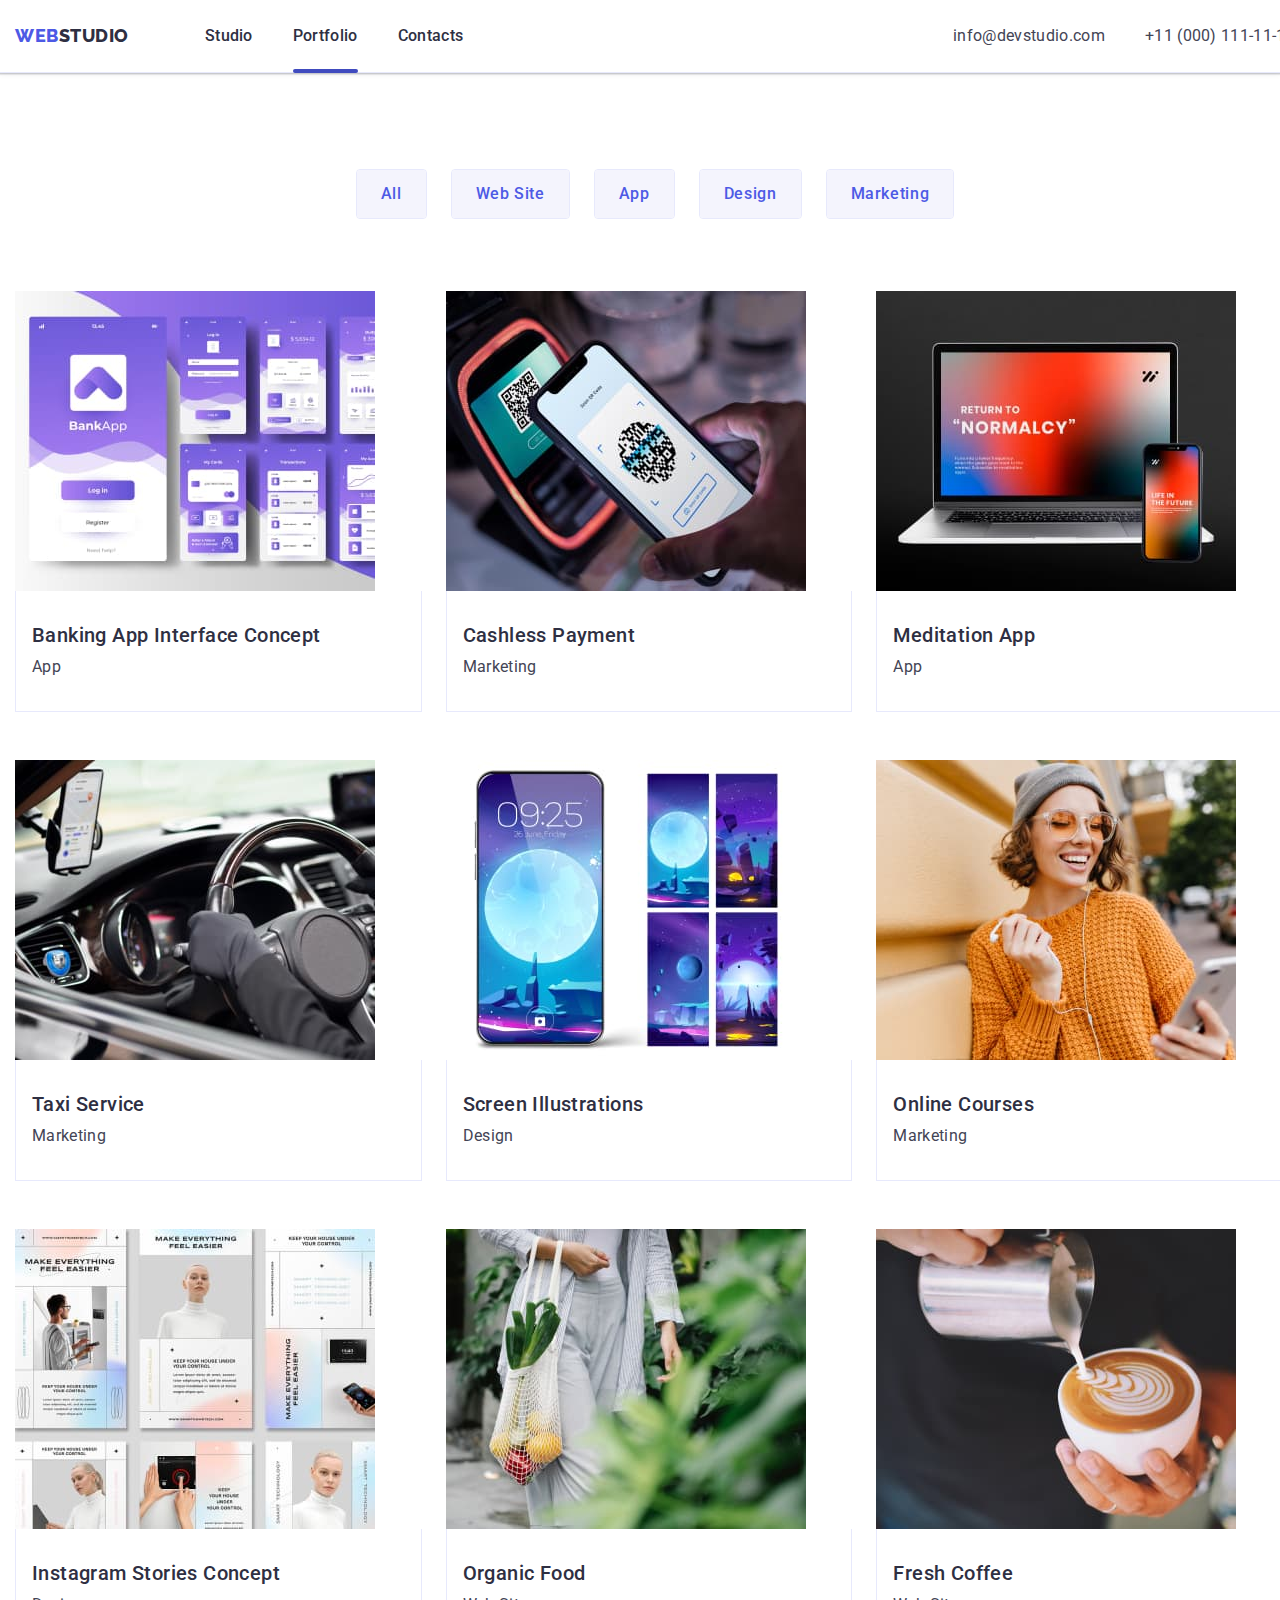
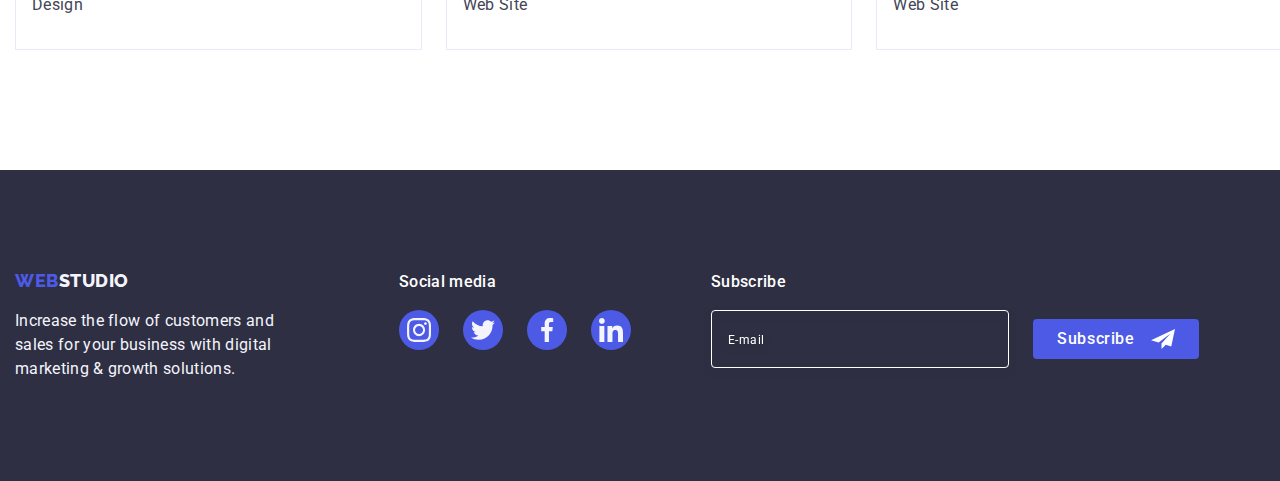
==== portfolio.html @ 301b9d49 "goit-mrkup-hw-07" ====
<!DOCTYPE html>
<html lang="en">
<head>
    <meta charset="UTF-8">
    <meta http-equiv="X-UA-Compatible" content="IE=edge">
    <meta name="viewport" content="width=device-width, initial-scale=1.0">
    <title>Portfolio</title>
    <link rel="preconnect" href="https://fonts.googleapis.com">
    <link rel="preconnect" href="https://fonts.gstatic.com" crossorigin>
    <link href="https://fonts.googleapis.com/css2?family=Raleway:wght@800&family=Roboto:wght@400;500;700;900&display=swap"
        rel="stylesheet">
        <link rel="stylesheet" href="https://cdnjs.cloudflare.com/ajax/libs/modern-normalize/1.1.0/modern-normalize.min.css"
            integrity="sha512-wpPYUAdjBVSE4KJnH1VR1HeZfpl1ub8YT/NKx4PuQ5NmX2tKuGu6U/JRp5y+Y8XG2tV+wKQpNHVUX03MfMFn9Q=="
            crossorigin="anonymous" referrerpolicy="no-referrer" />
    <link rel="stylesheet" href="./css/styles.css">
</head>
<body>
    <header class="header">
        <div class="container header-container">
        <nav class="header-navigation">
            <a href="./index.html" class="header-logo-portfolio link">Web<span class="logo-header link">Studio</span></a>
            <ul class="header-list list">
                <li class="header-item"><a class="header-link link" href="./index.html">Studio</a></li>
                <li class="header-item"><a class="header-link current link" href="./portfolio.html">Portfolio</a></li>
                <li class="header-item"><a class="header-link link" href="">Contacts</a></li>
            </ul>
        </nav>
        <address class="header-contact">
            <ul class="header-contact-item list">
                <li class="header-contact-list link">
                    <a class="header-contact-phone link" href="mailto:info@devstudio.com">info@devstudio.com</a>
                </li>
                <li class="header-contact-list link">
                    <a class="header-contact-phone link" href="tel:+110001111111">+11 (000) 111-11-11</a>
                </li>
            </ul>
        </address>
        </div>
    </header>
    <main>
    <section class="gallery">
        <div class="container">
        <h1 hidden class="visually-hidden">Gallery</h1>

        <ul class="filter-list list">
            <li class="filter-item">
                <button type="button" class="filter-button-text">All</button>
            </li>
            <li class="filter-item">
                <button type="button" class="filter-button-text">Web Site</button>
            </li>
            <li class="filter-item">
                <button type="button" class="filter-button-text">App</button>
            </li>
            <li class="filter-item">
                <button type="button" class="filter-button-text">Design</button>
            </li>
            <li class="filter-item">
                <button type="button" class="filter-button-text">Marketing</button>
            </li>
        </ul>

        <ul class="gallery-list list">
            <li class="gallery-item list">
                <a href="" class="gallery-link link">
                    <div class="gallery-cover-wrap">
                        <img src="./images/BankingApp.jpg" alt="Tabs" width="360" height="300">
                        <p class="gallery-cover-text">14 Stylish and User-Friendly App Design Concepts · Task Manager App · Calorie Tracker App · Exotic Fruit Ecommerce App ·
                        Cloud Storage App</p>
                    </div>
                    <div class="gallery-container">
                       <h2 class="gallery-item-title">Banking App Interface Concept</h2>
                       <p class="gallery-item-text">App</p>
                    </div>
                </a>
            </li>
            <li class="gallery-item">
                <a href="" class="gallery-link link">
                    <div class="gallery-cover-wrap">
                        <img src="./images/CashlessPayment.jpg" alt="Cuar Code" width="360" height="300">
                        <p class="gallery-cover-text">14 Stylish and User-Friendly App Design Concepts · Task Manager App · Calorie Tracker App · Exotic Fruit Ecommerce App ·
                        Cloud Storage App</p>
                    </div>
                    <div class="gallery-container">
                        <h2 class="gallery-item-title">Cashless Payment</h2>
                        <p class="gallery-item-text">Marketing</p>
                    </div>
                </a>
            </li>
            <li class="gallery-item">
                <a href="" class="gallery-link link">
                    <div class="gallery-cover-wrap">
                        <img src="./images/nout.jpg" alt="Laptop" width="360" height="300">
                        <p class="gallery-cover-text">14 Stylish and User-Friendly App Design Concepts · Task Manager App · Calorie Tracker App · Exotic Fruit Ecommerce App ·
                        Cloud Storage App</p>
                    </div>
                    <div class="gallery-container">
                        <h2 class="gallery-item-title">Meditation App</h2>
                        <p class="gallery-item-text">App</p>
                    </div>
                </a>
            </li>
            <li class="gallery-item">
                <a href="" class="gallery-link link">
                    <div class="gallery-cover-wrap">
                        <img src="./images/car.jpg" alt="Car" width="360" height="300">
                        <p class="gallery-cover-text">14 Stylish and User-Friendly App Design Concepts · Task Manager App · Calorie Tracker App · Exotic Fruit Ecommerce App ·
                        Cloud Storage App</p>
                    </div>
                    <div class="gallery-container">
                        <h2 class="gallery-item-title">Taxi Service</h2>
                        <p class="gallery-item-text">Marketing</p>
                    </div>
                </a>
            </li>
            <li class="gallery-item">
                <a href="" class="gallery-link link">
                    <div class="gallery-cover-wrap">
                        <img src="./images/tel.jpg" alt="Screensaver for phone" width="360" height="300">
                        <p class="gallery-cover-text">14 Stylish and User-Friendly App Design Concepts · Task Manager App · Calorie Tracker App · Exotic Fruit Ecommerce App ·
                        Cloud Storage App</p>
                    </div>
                    <div class="gallery-container">
                        <h2 class="gallery-item-title">Screen Illustrations</h2>
                        <p class="gallery-item-text">Design</p>
                    </div>
                </a>
            </li>
            <li class="gallery-item">
                <a href="" class="gallery-link link">
                    <div class="gallery-cover-wrap">
                        <img src="./images/woman.jpg" alt="Woman" width="360" height="300">
                        <p class="gallery-cover-text">14 Stylish and User-Friendly App Design Concepts · Task Manager App · Calorie Tracker App · Exotic Fruit Ecommerce App ·
                        Cloud Storage App</p>
                    </div>
                    <div class="gallery-container">
                        <h2 class="gallery-item-title">Online Courses</h2>
                        <p class="gallery-item-text">Marketing</p>
                    </div>
                </a>
            </li>
            <li class="gallery-item">
                <a href="" class="gallery-link link">
                    <div class="gallery-cover-wrap">
                        <img src="./images/list.jpg" alt="Cards" width="360" height="300">
                        <p class="gallery-cover-text">14 Stylish and User-Friendly App Design Concepts · Task Manager App · Calorie Tracker App · Exotic Fruit Ecommerce App ·
                        Cloud Storage App</p>
                    </div>
                    <div class="gallery-container">
                        <h2 class="gallery-item-title">Instagram Stories Concept</h2>
                        <p class="gallery-item-text">Design</p>
                    </div>
                </a>
            </li>
            <li class="gallery-item">
                <a href="" class="gallery-link link">
                    <div class="gallery-cover-wrap">
                        <img src="./images/people.jpg" alt="Food" width="360" height="300">
                        <p class="gallery-cover-text">14 Stylish and User-Friendly App Design Concepts · Task Manager App · Calorie Tracker App · Exotic Fruit Ecommerce App ·
                        Cloud Storage App</p>
                    </div>
                    <div class="gallery-container">
                        <h2 class="gallery-item-title">Organic Food</h2>
                        <p class="gallery-item-text">Web Site</p>
                    </div>
                </a>
            </li>
            <li class="gallery-item">
                <a href="" class="gallery-link link">
                    <div class="gallery-cover-wrap">
                        <img src="./images/coffee.jpg" alt="Coffee" width="360" height="300">
                        <p class="gallery-cover-text">14 Stylish and User-Friendly App Design Concepts · Task Manager App · Calorie Tracker App · Exotic Fruit Ecommerce App ·
                        Cloud Storage App</p>
                    </div>
                    <div class="gallery-container">
                        <h2 class="gallery-item-title">Fresh Coffee</h2>
                        <p class="gallery-item-text">Web Site</p>
                    </div>
                </a>
            </li>
        </ul>
        </div>
    </section>
    </main>
    <footer class="footer">
        <div class="container footer-container">
        <div class="footer-logo-cont">
        <a class="footer-logo link" href="./index.html">Web<span class="logo link">Studio</span></a>
        <p class="footer-text">Increase the flow of customers and sales for your business with digital marketing & growth solutions.</p>
        </div>
        <div class="footer-soc">
            <h2 class="footer-tytle">Social media</h2>
            <ul class="footer-list list">
                <li class="footer-item">
                    <a href="" class="footer-link link">
                        <svg class="footer-icon" width="24" height="24">
                            <use href="./images/symbol-defs.svg#icon-instagram"></use>
                        </svg>
                    </a>
                </li>
                <li class="footer-item">
                    <a href="" class="footer-link link">
                        <svg class="footer-icon" width="24" height="24">
                            <use href="./images/symbol-defs.svg#icon-twitter"></use>
                        </svg>
                    </a>
                </li>
                <li class="footer-item">
                    <a href="" class="footer-link link">
                        <svg class="footer-icon" width="24" height="24">
                            <use href="./images/symbol-defs.svg#icon-facebook"></use>
                        </svg>
                    </a>
                </li>
                <li class="footer-item">
                    <a href="" class="footer-link link">
                        <svg class="footer-icon" width="24" height="24">
                            <use href="./images/symbol-defs.svg#icon-linkedin"></use>
                        </svg>
                    </a>
                </li>
            </ul>
        </div>
        <div class="subscribe">
            <p class="footer-title">Subscribe</p>
            <form>
                <div class="footer-wrap">
                    <label class="footer-label">
                        <input type="text" class="footer-input" name="text" placeholder="E-mail">
                    </label>
                    <button class="footer-btn" type="submit">Subscribe
                        <svg class="footer-frame" width="24" height="24">
                            <use href="./images/symbol-defs.svg#icon-frame"></use>
                        </svg>
                    </button>
                </div>
            </form>
        </div>
        </div>
    </footer>
</body>
</html>
---- css/styles.css ----
/* цвет основного текста: #2E2F42; */
/* вторичный цвет текста: #434455; */
/* вторичный цвет фона: background: #F4F4FD; */
/* белый: #FFFFFF; */
/* акцент: background: #4D5AE5; */
/* цвет текста в футере: #F4F4FD; */

:root {
    --primary-text-color--: #434455;
    --title-text-color--: #2E2F42;
    --accent-color--: #4D5AE5;
}

p,
h1,
h2,
h3,
h4,
h5,
h6 {
    margin: 0;
}

ul {
    margin: 0;
    padding-left: 0;
}

button {
    cursor: pointer;
}

address {
    font-style: normal;
}

img {
    display: block;
    max-width: 100%;
    height: auto;
}



body {
    margin: 0;
    background-color: #FFFFFF;
    color: #434455;

    font-family: "Roboto",
     sans-serif;
    letter-spacing: 0.02em;
}

.list {
    list-style: none;
}

.link {
    text-decoration: none;
}

.no-scroll {
    overflow: hidden;
}

/* width: 1158px; */
.container {
    width: 100%;
    padding-left: 15px;
    padding-right: 15px;
    margin: 0 auto;
    /* outline: 2px solid blue; */
}




/*Header*/
.header {
    padding: 24px 0px;
    border-bottom: 1px solid #E7E9FC;
    box-shadow: 0px 2px 1px rgba(46, 47, 66, 0.08), 0px 1px 1px rgba(46, 47, 66, 0.16), 0px 1px 6px rgba(46, 47, 66, 0.08);
}

.header-container {
    display: flex;
    align-items: center;
}


.header-logo {
    font-family: 'Roboto', sans-serif;
    font-style: normal;
    font-weight: 500;
    font-size: 16px;
    line-height: 1.5;
    letter-spacing: 0.02em;
    color: #2E2F42;
}

.header-logo-portfolio {
    font-family: 'Raleway',
        sans-serif;;
    font-weight: 800;
    font-size: 18px;
    line-height: 1.17;
    letter-spacing: 0.03em;
    color: #4d5ae5;
    text-transform: uppercase;
    margin-right: 76px;
    transition-property: color;
    transition-duration: 250ms;
    transition-timing-function: cubic-bezier(0.4, 0, 0.2, 1);
}
.header-logo-portfolio:hover,
.header-logo-portfolio:focus {
     color: #404bbf;
}

.logo-header {
    color: #2E2F42;
    text-decoration: none;
}

.header-link {
    color: #2E2F42;

    font-family: 'Roboto', sans-serif;
    font-style: normal;
    font-weight: 500;
    font-size: 16px;
    line-height: 1.5;
    letter-spacing: 0.02em;
    text-decoration: none;
    display: block;
    transition-property: color;
    transition-duration: 250ms;
    transition-timing-function: cubic-bezier(0.4, 0, 0.2, 1);
}
.header .header-link:hover,
.header .header-link:focus {
     color: #404bbf;
}

.header-contact-mail {
    color: #434455;;
    font-family: 'Roboto', sans-serif;
    font-style: normal;
    font-weight: 400;
    font-size: 16px;
    line-height: 1.5;
    letter-spacing: 0.02em;
    text-decoration: none;
    font-style: normal;
    transition-property: color;
    transition-duration: 250ms;
    transition-timing-function: cubic-bezier(0.4, 0, 0.2, 1);
}
.header-contact-mail:hover,
.header-contact-mail:focus {
    color: #404bbf;
}

.header-contact-phone {
    color: #434455;
    font-family: 'Roboto',
        sans-serif;
    font-style: normal;
    font-weight: 400;
    font-size: 16px;
    line-height: 1.5;
    letter-spacing: 0.02em;
    text-decoration: none;
    transition-property: color;
    transition-duration: 250ms;
    transition-timing-function: cubic-bezier(0.4, 0, 0.2, 1);
}
.header-contact-phone:hover,
.header-contact-phone:focus {
    color: #404bbf;
}

.header-contact {
    font-style: normal;
    list-style: none;
}
    
.header-list {
    list-style: none;
    display: flex;
}

.header-navigation {
    display: flex;
    align-items: center;
    margin-right: auto;
}

.header-item {
    font-weight: 500;
    font-size: 16px;
    line-height: 1.5;
    letter-spacing: 0.02em;
    color: #2e2f42;
    margin-right: 40px;
}
.header-item:last-child {
    margin-right: 0;
}

.header-contact-item {
    list-style: none;
    display: flex;
    gap: 40px;
}

.current {
    position: relative;

}

.current::after {
    content: "";
    position: absolute;
    left: 0;
    bottom: -25px;
    width: 100%;
    height: 4px;
    background: #404BBF;
    border-radius: 2px;
}


/*Section Hero*/
.hero {
    background: #2E2F42;
    background-image: linear-gradient(rgba(46, 47, 66, 0.7) , rgba(46, 47, 66, 0.7)) , url(../images/people-office.jpg);
    background-repeat: no-repeat;
    background-position: center;
    background-size: cover;
    padding-top: 112px;
    padding-bottom: 112px;
    max-width: 1440px;
    margin: 0 auto;
}

.visually-hidden {
    position: absolute;
    width: 1px;
    height: 1px;
    margin: -1px;
    border: 0;
    padding: 0;
    white-space: nowrap;
    clip-path: inset(100%);
    clip: rect(0 0 0 0);
    overflow: hidden;
}

.hero-title {
    color: #FFFFFF;
    font-family: 'Roboto', sans-serif;
    font-style: normal;
    font-weight: 700;
    font-size: 36px;
    line-height: 1.1;
    text-align: center;
    letter-spacing: 0.02em;
    margin-bottom: 48px;
    max-width: 320px;
    margin-left: auto;
    margin-right: auto;
}

.hero-button {
    height: 56px;
    background: #4D5AE5;
    color: #FFFFFF;
    font-family: 'Roboto',
        sans-serif;
    font-style: normal;
    font-weight: 500;
    font-size: 16px;
    line-height: 1.5;
    display: block;
    align-items: center;
    letter-spacing: 0.04em;
    box-shadow: 0px 4px 4px rgba(0, 0, 0, 0.15);
    border-radius: 4px;
    margin: auto;
    padding: 16px 32px;
    border: none;
    transition-property: background-color;
    transition-duration: 250ms;
    transition-timing-function: cubic-bezier(0.4, 0, 0.2, 1);
}
.hero-button:hover,
.hero-button:focus {
    background-color: #404BBF; 
    cursor: pointer;
}





/* Section feature */
.feature {
    padding-top: 120px;
    padding-bottom: 120px;
}

.container-icon {
    display: flex;
    justify-content: center;
    align-items: center;
    background: #F4F4FD; 
    border-radius: 4px;
    width: 264px;
    height: 112px;
    margin-bottom: 8px;
    display: none;
}

.feature-list {
    display: flex;
    gap: 24px;
}

.feature-tytle {
    color: #2E2F42;
    font-family: 'Roboto',
     sans-serif;
    font-style: normal;
    font-weight: 500;
    font-size: 20px;
    line-height: 1.2;
    letter-spacing: 0.02em;
    margin-bottom: 8px;
} 

.feature-text {
    color: #434455;
    font-family: 'Roboto', sans-serif;
    font-style: normal;
    max-width: 264px;
    font-weight: 400;
    font-size: 16px;
    line-height: 1.5;
    letter-spacing: 0.02em;
}

.feature-item {
    flex-basis: calc((100% - 72px) / 4);
    flex-basis: 100%;
}

.feature-item:last-child {
    margin-right: 0;
}




/* Section Pricture */
.picture {
    padding-top: 0px;
    padding-bottom: 120px;
}

.picture-tytle {
    color: #2E2F42;
    font-family: 'Roboto';
    font-style: normal;
    font-weight: 700;
    font-size: 36px;
    line-height: 1.11;
    text-align: center;
    letter-spacing: 0.02em;
    text-transform: capitalize;
    margin-bottom: 72px;
}

.picture-list {
    display: flex;
    gap: 24px;
}

.picture-blok {
    width: calc((100% - 60px) / 3);
}




/* Section Team */
.team {
    background: #F4F4FD;
    padding-top: 120px;
    padding-bottom: 120px;
}

.team-tytle {
    color: #2E2F42;
    font-family: 'Roboto',
        sans-serif;
    font-style: normal;
    font-weight: 700;
    font-size: 36px;
    line-height: 1.11;
    text-align: center;
    letter-spacing: 0.02em;
    text-transform: capitalize;
    margin-bottom: 72px;
}

.team-list-tytle {
    color: #2E2F42;
    font-family: 'Roboto', sans-serif;
    font-style: normal;
    font-weight: 500;
    font-size: 20px;
    line-height: 1.2;
    text-align: center;
    letter-spacing: 0.02em;
    margin-bottom: 8px;
}

.team-list-text {
    color: #434455;
    font-family: 'Roboto',
        sans-serif;
    font-style: normal;
    font-weight: 400;
    font-size: 16px;
    line-height: 1.5;
    text-align: center;
    letter-spacing: 0.02em;
    margin-bottom: 8px;
}

.team-soc-list {
    display: flex;
    justify-content: center;
    gap: 24px;
}

.team-soc-item {
    width: 40px;
    height: 40px;
}

.team-soc-link {
    width: 100%;
    height: 100%;
    border-radius: 50%;
    background: #4D5AE5;
    display: flex;
    align-items: center;
    justify-content: center;
    transition-property: background;
    transition-duration: 250ms;
    transition-timing-function: cubic-bezier(0.4, 0, 0.2, 1);
}

.team-soc-link:hover,
.team-soc-link:focus {
    background: #404BBF;
}

.team-list {
    display: flex;
    gap: 24px;
}

.team-blok {
    background-color: #FFFFFF;
    /*flex-basis: calc((100% - 72px) / 4);*/
    flex-basis: 100%;
    box-shadow: 0px 1px 6px rgba(46, 47, 66, 0.08), 0px 1px 1px rgba(46, 47, 66, 0.16), 0px 2px 1px rgba(46, 47, 66, 0.08);
    border-radius: 0px 0px 4px 4px;
}

.container-team {
    padding-top: 24px;
    padding-bottom: 24px;
    padding-left: 16px;
    padding-right: 16px;
}



/* Section Company */
.company {
    padding-top: 127px;
    padding-bottom: 120px;
}

.company-tytle {
    font-family: 'Roboto';
    font-style: normal;
    font-weight: 700;
    font-size: 36px;
    line-height: 40px;
    text-align: center;
    letter-spacing: 0.02em;
    text-transform: capitalize;
    color: #2E2F42;
    margin-bottom: 72px;
}

.company-list {
    display: flex;
    gap: 24px;
    justify-content: center;
}

/* width: 168px; */
.company-item {
    flex-basis: calc(100% / 2 - 16px);
    /*flex-basis: 100%;*/
    height: 88px;
    border: 1px solid #8E8F99;
    border-radius: 4px;
    transition-property: border-color;
    transition-duration: 250ms;
    transition-timing-function: cubic-bezier(0.4, 0, 0.2, 1);
}
.company-item:hover,
.company-item:focus {
    border-color: #404BBF;
}
/*.company-item:hover
.company-icon,
.company-item:focus
.company-icon {
    fill: #404BBF;
}*/

.company-link {
    width: 100%;
    height: 100%;
    display: flex;
    justify-content: center;
    align-items: center;
    transition-property: border-color, color;
    transition-duration: 250ms, 250ms;
    transition-timing-function: cubic-bezier(0.4, 0, 0.2, 1), cubic-bezier(0.4, 0, 0.2, 1);
}

.company-link:hover,
.company-link:focus {
    border-color: #404BBF;
    color: #404BBF;
}

.company-icon {
    fill: #8E8F99;
    transition-property: fill;
    transition-duration: 250ms;
    transition-timing-function: cubic-bezier(0.4, 0, 0.2, 1)
}
.company-icon:hover,
.company-icon:focus {
    fill: #404BBF;
}





/* Section Gallery filter-list */
.gallery {
   padding-top: 96px;
   padding-bottom: 120px;
}

.filter-button-text {
    color: #4D5AE5;
    background: #F4F4FD;
    border-style: none;
    font-family: 'Roboto', sans-serif;
    font-style: normal;
    font-weight: 500;
    font-size: 16px;
    line-height: 1.5;
    display: flex;
    letter-spacing: 0.04em;
    cursor: pointer;
    padding: 12px 24px;
    border-radius: 4px;
    transition-property: background, color, box-shadow;
    transition-duration: 250ms;
    transition-timing-function: cubic-bezier(0.4, 0, 0.2, 1);
}
.filter-button-text:hover,
.filter-button-text:focus {
    background: #404BBF;
    color: #FFFFFF;
    cursor: pointer;
    box-shadow: 0px 3px 1px rgba(0, 0, 0, 0.1),
        0px 2px 1px rgba(0, 0, 0, 0.08),
        0px 2px 2px rgba(0, 0, 0, 0.12);
}

.filter-list {
    display: flex;
    gap: 24px;
    margin-bottom: 72px;
    justify-content: center;
}

.filter-item {
    border: 1px solid #E7E9FC;
    border-radius: 4px;
}





/* gallery-list */
.gallery-list {
    list-style: none;
    display: flex;
    gap: 48px 24px;
    flex-wrap: wrap;
    box-sizing: border-box;
}

.gallery-list li {
    width: calc((100% - 60px) / 3);
}

.gallery-container {
    padding: 32px 16px;
    border: 1px solid #E7E9FC;
    border-top: none;
}

.gallery-item {
    list-style: none;
}

.gallery-item-text {
    color: #434455;
    font-family: 'Roboto',
        sans-serif;
    font-style: normal;
    font-weight: 400;
    font-size: 16px;
    line-height: 1.5;
    letter-spacing: 0.02em;
}

.gallery-item-title {
    color: #2E2F42;
    font-family: 'Roboto',
        sans-serif;
    font-style: normal;
    font-weight: 500;
    font-size: 20px;
    line-height: 1.2;
    letter-spacing: 0.02em;
    margin-bottom: 8px;
}

.gallery-link {
    display: block;
    transition-property: box-shadow;
    transition-duration: 250ms;
    transition-timing-function: cubic-bezier(0.4, 0, 0.2, 1);
}

.gallery-link:hover,
.gallery-link:focus {
    text-decoration: none;
    box-shadow: 0px 1px 6px rgba(46, 47, 66, 0.08), 0px 1px 1px rgba(46, 47, 66, 0.16), 0px 2px 1px rgba(46, 47, 66, 0.08);
}

.gallery-link:hover .gallery-cover-text,
.gallery-link:focus .gallery-cover-text {
    transform: translate(0);
}

.gallery-cover-wrap {
    position: relative;
    overflow: hidden;
}

.gallery-cover-text {
    position: absolute;
    top: 0;
    font-family: 'Roboto';
    font-style: normal;
    font-weight: 400;
    font-size: 16px;
    line-height: 24px;
    letter-spacing: 0.02em;
    color: #F4F4FD;
    background-color: #4D5AE5;
    padding-left: 32px;
    padding-top: 40px;
    height: 100%;
    transform: translateY(100%);
    transition-property: transform;
    transition-duration: 250ms;
    transition-timing-function: cubic-bezier(0.4, 0, 0.2, 1);
}






/*Footer*/
.footer {
    background: #2E2F42;
    padding-top: 100px;
    padding-bottom: 100px;
}

.footer-container {
    display: flex;
}

.footer-logo-cont {
    margin-right: 120px;
}

.footer-text {
    color: #F4F4FD;
    font-family: 'Roboto',
        sans-serif;
    font-style: normal;
    font-weight: 400;
    font-size: 16px;
    line-height: 1.5;
    letter-spacing: 0.02em;
    max-width: 264px;
}

.footer-logo {
    color: #4D5AE5;
    font-family: 'Raleway', sans-serif;
    font-style: normal;
    font-weight: 800;
    font-size: 18px;
    line-height: 1.17;
    display: flex;
    align-items: center;
    letter-spacing: 0.03em;
    text-transform: uppercase;
    text-decoration: none;
    margin-bottom: 17.5px;
}

.logo {
    color: #F4F4FD;
    font-family: 'Raleway',
        sans-serif;
    font-style: normal;
    font-weight: 800;
    font-size: 18px;
    line-height: 1.17;
    display: flex;
    align-items: center;
    letter-spacing: 0.03em;
    text-transform: uppercase;
    text-decoration: none;
}


.footer-tytle {
    font-family: 'Roboto';
    font-style: normal;
    font-weight: 500;
    font-size: 16px;
    line-height: 1.5;
    letter-spacing: 0.02em;
    color: #FFFFFF;
    display: flex;
    margin-bottom: 16px;
}

.footer-list {
    display: flex;
    justify-content: center;
    gap: 24px;
}

.footer-item {
    width: 40px;
    height: 40px;
}

.footer-link {
    width: 100%;
    height: 100%;
    border-radius: 50%;
    background: #4D5AE5;
    display: flex;
    align-items: center;
    justify-content: center;
    transition-property: background;
    transition-duration: 250ms;
    transition-timing-function: cubic-bezier(0.4, 0, 0.2, 1);
}

.footer-link:hover,
.footer-link:focus {
    background: #31D0AA;
}





.subscribe {
    margin-left: 80px;
}

.footer-title {
    font-family: 'Roboto';
    font-style: normal;
    font-weight: 500;
    font-size: 16px;
    line-height: 1.5;
    letter-spacing: 0.02em;
    color: #FFFFFF;
    margin-bottom: 16px;
}

.footer-input {
    width: 264px;
    height: 40px;
    background-color: transparent;
    border: none;
    border: 1px solid #FFFFFF;
    filter: drop-shadow(0px 4px 4px rgba(0, 0, 0, 0.15));
    color: #FFFFFF;
    border-radius: 4px;
    padding: 8px 16px 8px;
}

.footer-input::placeholder {
    font-family: 'Roboto';
    font-style: normal;
    font-weight: 400;
    font-size: 12px;
    line-height: 2;
    letter-spacing: 0.04em;
    color: #FFFFFF;
}

.footer-input:focus {
    outline: none;
}

.footer-wrap {
    display: flex;
    justify-content: center;
    align-items: center;
}

.footer-btn {
    min-width: 165px;
    height: 40px;
    padding: 8px 24px;
    margin-left: 24px;
    background: #4D5AE5;
    border-radius: 4px;
    font-family: inherit;
    font-weight: 500;
    font-size: 16px;
    line-height: 1.5;
    border: transparent;
    letter-spacing: 0.04em;
    cursor: pointer;
    padding: 8px 24px;
    border: none;
    box-shadow: none;
    color: #FFFFFF;
    display: flex;
    justify-content: center;
    align-items: center;
    gap: 16px;
}


.backdrop {
    position: fixed;
    top: 0;
    width: 100%;
    height: 100%;
    background: rgba(46, 47, 66, 0.4);
    transition-property: opacity, visibility;
    transition-duration: 250ms, 250ms;
    transition-timing-function: cubic-bezier(0.4, 0, 0.2, 1), cubic-bezier(0.4, 0, 0.2, 1);
}

.modal {
    width: 408px;
    min-height: 576px;
    background: #FCFCFC;
    box-shadow: 0px 1px 1px rgba(0, 0, 0, 0.14), 0px 1px 3px rgba(0, 0, 0, 0.12), 0px 2px 1px rgba(0, 0, 0, 0.2);
    border-radius: 4px;
    position: absolute;
    left: 50%;
    top: 50%;
    transform: translate(-50%, -50%) scale(1);
    transition-property: transform;
    transition-duration: 250ms;
    transition-timing-function: cubic-bezier(0.4, 0, 0.2, 1);
    padding: 24px;
}

.backdrop.is-hidden .modal {
    transform: translate(-50%, -50%) scale(0);
}

.modal-close-btn {
    display: flex;
    justify-content: center;
    align-items: center;
    margin-left: auto;
    width: 24px;
    height: 24px;
    color: #2E2F42;
    background: #E7E9FC;
    border: 1px solid rgba(0, 0, 0, 0.1);
    border-radius: 50%;
    transition-property: background, fill;
    transition-duration: 250ms, 250ms;
    transition-timing-function: cubic-bezier(0.4, 0, 0.2, 1), cubic-bezier(0.4, 0, 0.2, 1);
}

.modal-close-btn:hover,
.modal-close-btn:focus {
    background: #404BBF;
    fill: #FFFFFF;
}

.is-hidden {
    opacity: 0;
    visibility: hidden;
    pointer-events: none;
}


.modal-title {
    font-family: 'Roboto';
    font-weight: 500;
    font-size: 16px;
    line-height: 1.5;
    text-align: center;
    letter-spacing: 0.02em;
    color: #2E2F42;
    margin-top: 24px;
    margin-bottom: 16px;
}

.modal-input {
    width: 100%;
    height: 40px;
    border: 1px solid rgba(46, 47, 66, 0.4);
    border-radius: 4px;
    background-color: transparent;
    font-size: 14px;
    color: #2E2F42;
    padding-left: 30px;
    margin-bottom: 10px;
    padding: 8px 16px 8px 38px;
    outline: transparent;
    transition-property: border, fill;
    transition-duration: 250ms;
    transition-timing-function: cubic-bezier(0.4, 0, 0.2, 1);
}

.modal-input:focus {
    border: 1px solid #4D5AE5;
}

.modal-input:focus + .input-icon {
    fill: #4D5AE5;
}

.input-wrap {
    position: relative;
}

.input-icon {
    position: absolute;
    left: 16px;
    top: 18%;
}


.modal-name {
    font-family: 'Roboto';
    font-style: normal;
    font-weight: 400;
    font-size: 12px;
    line-height: 1.16;
    letter-spacing: 0.04em;
    color: #8E8F99;
}

.modal-tel,
.modal-email {
    font-family: 'Roboto';
    font-style: normal;
    font-weight: 400;
    font-size: 12px;
    line-height: 1.16;
    letter-spacing: 0.01em;
    color: #8E8F99;
}

.modal-label {
    margin-bottom: 8px;
}

.modal-label span {
    display: block;
    margin-bottom: 4px;
}

.modal-btn {
    width: 169px;
    height: 56px;
    font-family: 'Roboto';
    font-weight: 500;
    font-size: 16px;
    line-height: 24px;
    display: block;
    margin-left: auto;
    margin-right: auto;
    text-align: center;
    letter-spacing: 0.04em;
    color: #FFFFFF;
    background: #4D5AE5;
    box-shadow: 0px 4px 4px rgba(0, 0, 0, 0.15);
    border-radius: 4px;
    border: none;
}

.input-text {
    font-family: 'Roboto';
    font-style: normal;
    font-weight: 400;
    font-size: 12px;
    line-height: 1.16;
    letter-spacing: 0.01em;
    color: #8E8F99;
}

.modal-textarea {
    width: 100%;
    height: 120px;
    border: 1px solid rgba(46, 47, 66, 0.4);
    border-radius: 4px;
    font-size: 14px;
    color: #2E2F42;
    padding: 10px;
    margin-top: 4px;
    display: block;
    outline: transparent;
    background-color: transparent;
    resize: none;
    transition-property: border;
    transition-duration: 250ms;
    transition-timing-function: cubic-bezier(0.4, 0, 0.2, 1);
}
.modal-textarea::placeholder {
    font-family: 'Roboto';
    font-style: normal;
    font-weight: 400;
    font-size: 12px;
    line-height: 1.16;
    letter-spacing: 0.04em;
    color: rgba(46, 47, 66, 0.4);
}

.modal-textarea:focus {
    border: 1px solid #4D5AE5;
}

.input-link {
    margin-left: 4px;
}

.check-text {
    font-family: 'Roboto';
    font-style: normal;
    font-weight: 400;
    font-size: 12px;
    line-height: 14px;
    letter-spacing: 0.04em;
    color: #8E8F99;
    display: flex;
    align-items: center;
    margin-top: 16px;
    margin-bottom: 24px;
    transition-property: background-color, fill;
    transition-duration: 250ms;
    transition-timing-function: cubic-bezier(0.4, 0, 0.2, 1);
}

.check-text span {
    width: 16px;
    height: 16px;
    border: 1px solid rgba(46, 47, 66, 0.4);
    border-radius: 2px;
    margin-right: 8px;
    display: flex;
    justify-content: center;
    align-items: center;
    fill: transparent;

}

.input-check:checked +.check-text span {
    background-color: #404BBF;
    border: none;
    fill: #F4F4FD;
}

.input-check:focus +.check-text span {
    border-color: #404BBF;
}

/*.check-text::before {
    content: "";
    width: 16px;
    height: 16px;
    border: 1px solid rgba(46, 47, 66, 0.4);
    border-radius: 2px;
    margin-right: 8px;
}

.input-check:checked + .check-text::before {
    background-color: #404BBF;
    background-image: url(../images/galochka.svg);
    background-position: center;
    background-repeat: no-repeat;
}*/
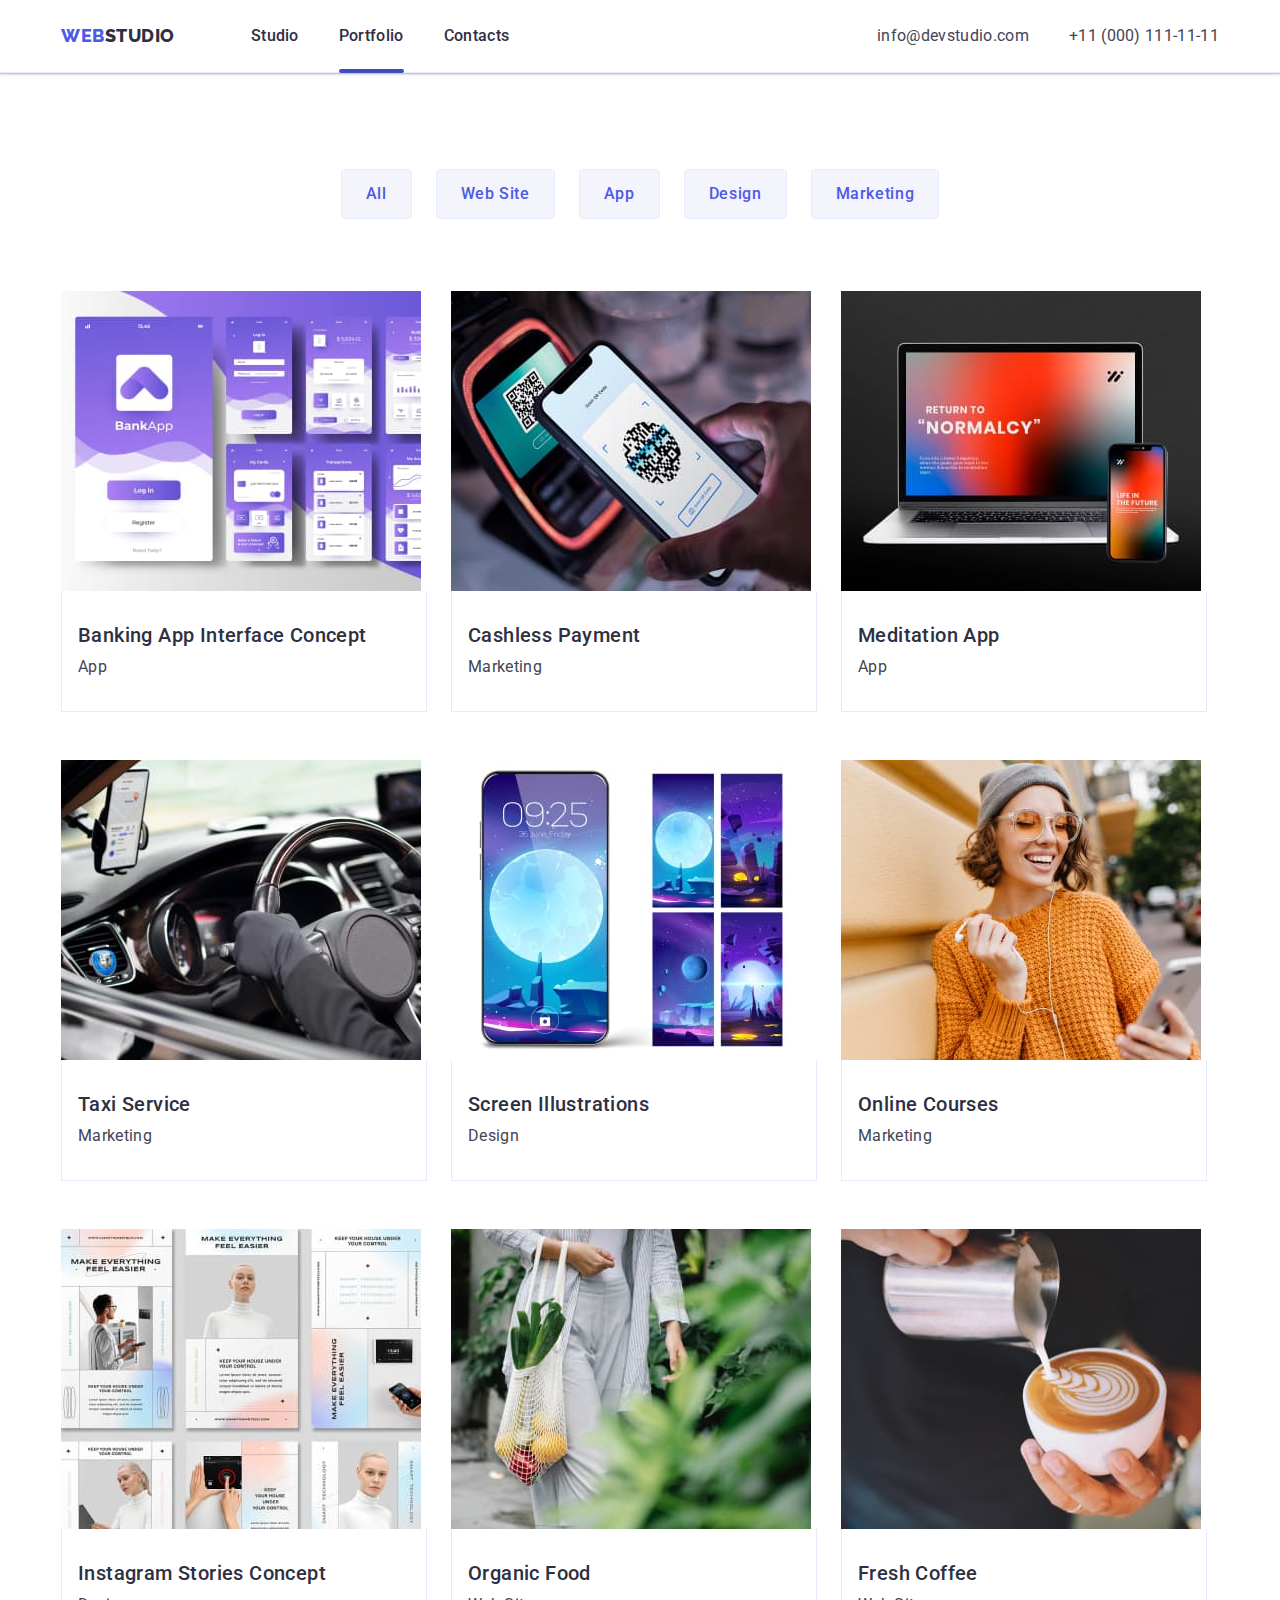
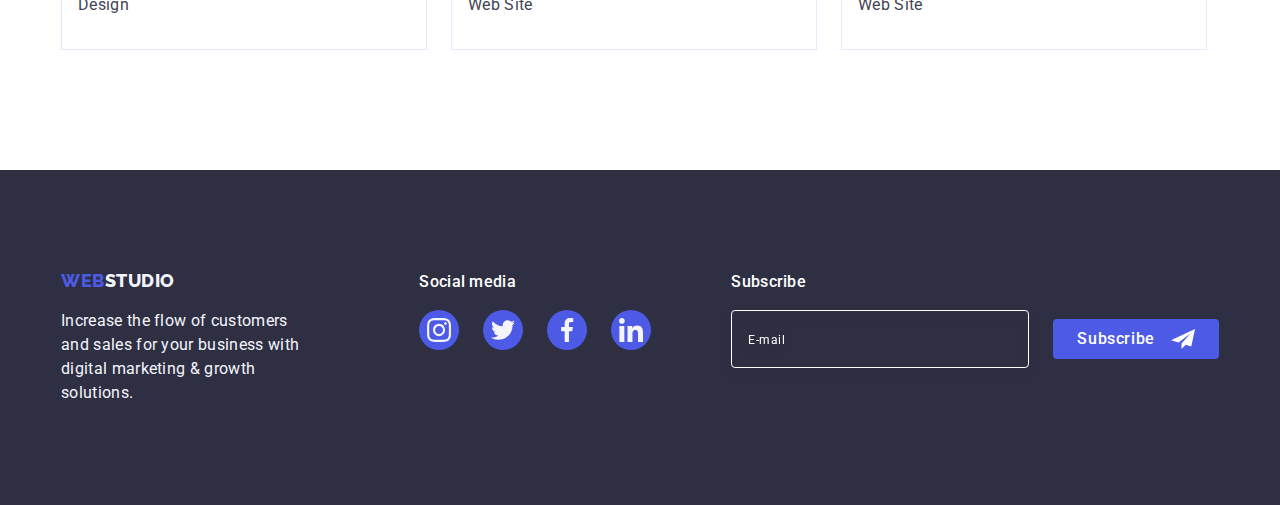
==== commit 6ef90e38: "goit-markup-h-07" ====
--- a/portfolio.html
+++ b/portfolio.html
@@ -13,6 +13,7 @@
             integrity="sha512-wpPYUAdjBVSE4KJnH1VR1HeZfpl1ub8YT/NKx4PuQ5NmX2tKuGu6U/JRp5y+Y8XG2tV+wKQpNHVUX03MfMFn9Q=="
             crossorigin="anonymous" referrerpolicy="no-referrer" />
     <link rel="stylesheet" href="./css/styles.css">
+    <link rel="stylesheet" href="./css/media.css">
 </head>
 <body>
     <header class="header">
--- a/css/styles.css
+++ b/css/styles.css
@@ -263,7 +263,7 @@
     font-family: 'Roboto', sans-serif;
     font-style: normal;
     font-weight: 700;
-    font-size: 36px;
+    font-size: 32px;
     line-height: 1.1;
     text-align: center;
     letter-spacing: 0.02em;
@@ -323,10 +323,10 @@
     display: none;
 }
 
-.feature-list {
+/*.feature-list {
     display: flex;
     gap: 24px;
-}
+}*/
 
 .feature-tytle {
     color: #2E2F42;
@@ -334,7 +334,7 @@
      sans-serif;
     font-style: normal;
     font-weight: 500;
-    font-size: 20px;
+    font-size: 36px;
     line-height: 1.2;
     letter-spacing: 0.02em;
     margin-bottom: 8px;
@@ -344,7 +344,7 @@
     color: #434455;
     font-family: 'Roboto', sans-serif;
     font-style: normal;
-    max-width: 264px;
+    max-width: 396px;
     font-weight: 400;
     font-size: 16px;
     line-height: 1.5;
@@ -352,7 +352,7 @@
 }
 
 .feature-item {
-    flex-basis: calc((100% - 72px) / 4);
+    /*flex-basis: calc((100% - 72px) / 4);*/
     flex-basis: 100%;
 }
 
@@ -397,8 +397,10 @@
 /* Section Team */
 .team {
     background: #F4F4FD;
-    padding-top: 120px;
-    padding-bottom: 120px;
+    /*padding-top: 120px;
+    padding-bottom: 120px;*/
+    padding-top: 96px;
+    padding-bottom: 96px;
 }
 
 .team-tytle {
@@ -470,16 +472,23 @@
 }
 
 .team-list {
-    display: flex;
-    gap: 24px;
+   /* display: flex;
+    gap: 24px;*/
 }
 
 .team-blok {
     background-color: #FFFFFF;
     /*flex-basis: calc((100% - 72px) / 4);*/
-    flex-basis: 100%;
+    /*flex-basis: 100%;*/
+    width: 264px;
     box-shadow: 0px 1px 6px rgba(46, 47, 66, 0.08), 0px 1px 1px rgba(46, 47, 66, 0.16), 0px 2px 1px rgba(46, 47, 66, 0.08);
     border-radius: 0px 0px 4px 4px;
+    margin-bottom: 72px;
+    margin-left: auto;
+    margin-right: auto;
+}
+.team-blok:last-child {
+    margin-bottom: 0;
 }
 
 .container-team {
@@ -518,8 +527,8 @@
 
 /* width: 168px; */
 .company-item {
-    flex-basis: calc(100% / 2 - 16px);
-    /*flex-basis: 100%;*/
+    /*flex-basis: calc(100% / 2 - 16px);*/
+    flex-basis: 100%;
     height: 88px;
     border: 1px solid #8E8F99;
     border-radius: 4px;
--- a/css/media.css
+++ b/css/media.css
@@ -0,0 +1,41 @@
+@media screen and (min-width: 428px) {
+    .container {
+        width: 428px;
+    }
+}
+
+@media screen and (min-width: 768px) {
+    .container {
+        width: 768px;
+    }
+
+    .team-list {
+        display: flex;
+        gap: 24px;
+    }
+
+    .team-blok {
+        flex-basis: calc((100% - 24px) / 2);
+    }
+}
+
+@media screen and (min-width: 1158px) {
+    .container {
+        width: 1158px;
+    }
+
+    .team-blok {
+        flex-basis: calc((100% - 72px) / 4);
+    }
+
+    .team {
+        padding-top: 120px;
+        padding-bottom: 120px;
+    }
+}
+
+@media screen and (min-width: 768px) and (max-width: 1158px) {
+    .team>.container {
+        width: 480px;
+    }
+}